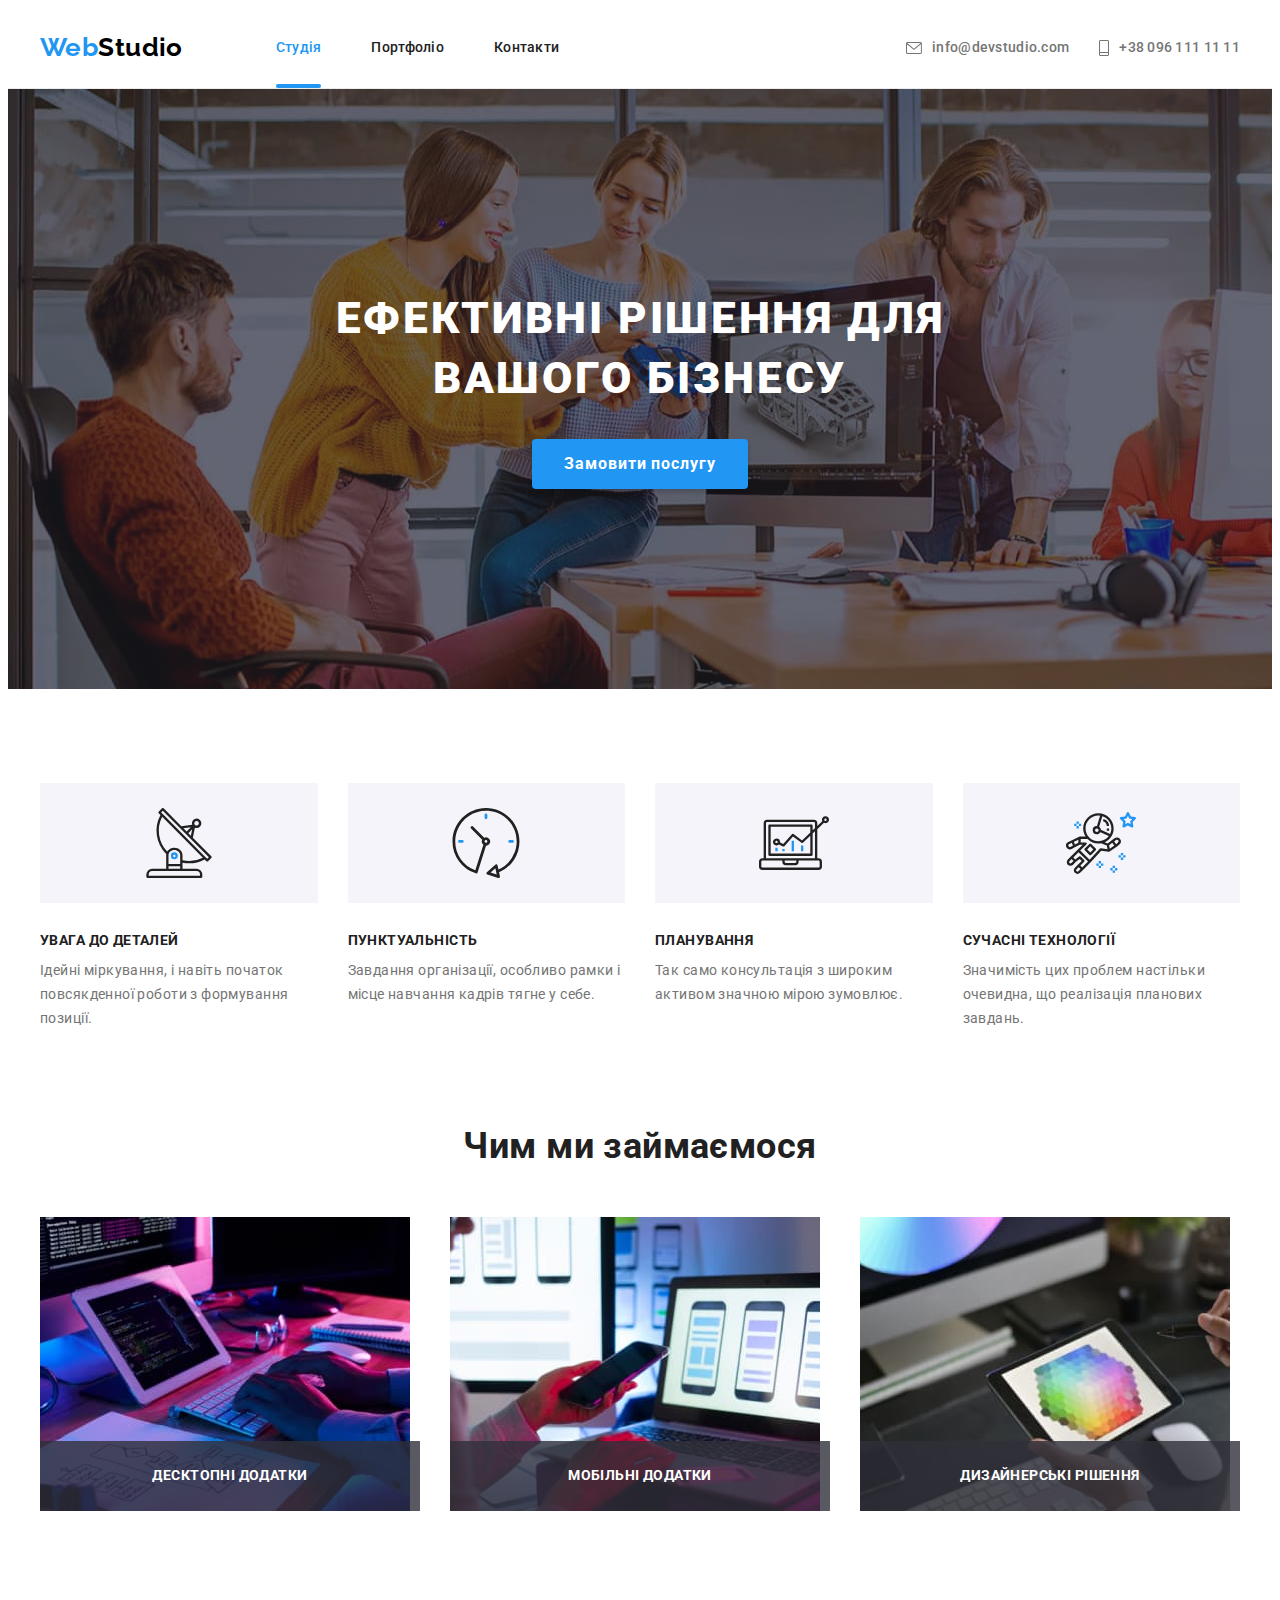
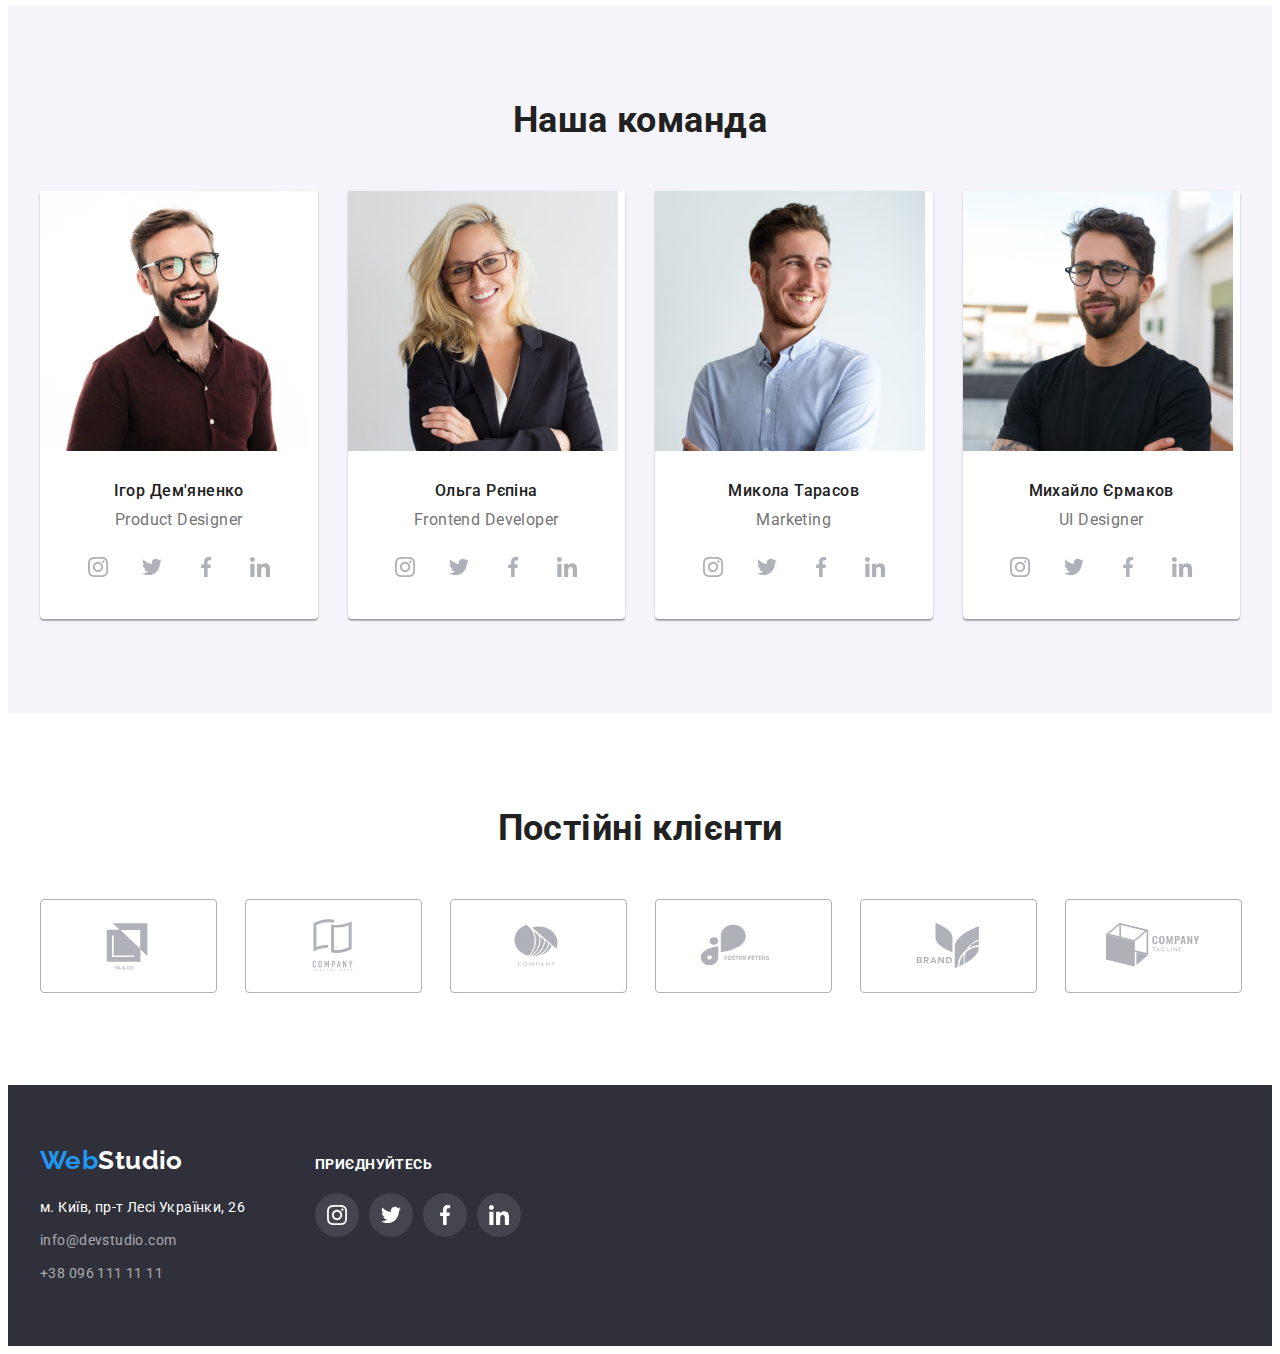
==== index.html @ 9b7f1927 "old" ====
<!DOCTYPE html>
<html lang="uk">

<head>
  <meta charset="UTF-8" />
  <meta http-equiv="X-UA-Compatible" content="IE=edge" />
  <meta name="viewport" content="width=device-width, initial-scale=1.0" />
  <title>Ефективні рішення для вашого бізнесу</title>
  <link rel="preconnect" href="https://fonts.googleapis.com">
  <link rel="preconnect" href="https://fonts.gstatic.com" crossorigin>
  <link href="https://fonts.googleapis.com/css2?family=Raleway:wght@700&family=Roboto:wght@400;500;700;900&display=swap"
    rel="stylesheet">
  <link rel="stylesheet" href="https://cdnjs.cloudflare.com/ajax/libs/modern-normalize/1.1.0/modern-normalize.min.css"
    integrity="sha512-wpPYUAdjBVSE4KJnH1VR1HeZfpl1ub8YT/NKx4PuQ5NmX2tKuGu6U/JRp5y+Y8XG2tV+wKQpNHVUX03MfMFn9Q=="
    crossorigin="anonymous" referrerpolicy="no-referrer" />
  <link rel="stylesheet" href="./css/styles.css">
</head>

<body>
  <header class="header-section">
    <div class="container main-header">
      <a class="logo" href="./index.html"><span class="part">Web</span>Studio</a>
      <nav class="navigation">
        <ul class="nav-list">
          <li>
            <a class="nav-link current " href="./index.html">Студія</a>
          </li>
          <li>
            <a class="nav-link " href="./portfolio.html">Портфоліо</a>
          </li>
          <li>
            <a class="nav-link" href="">Контакти</a>
          </li>
        </ul>
      </nav>
      <ul class="contacts-list">
        <li class="contacts-item envelope">
          <a class="contacts-link" href="mailto:info@devstudio.com"><svg class="icon-envelope" width="16px"
              height="12px">
              <use href="./images/icons.svg#icon-envelope"> </use>
            </svg> info@devstudio.com</a>
        </li>
        <li class="contacts-item phone">
          <a class="contacts-link phone" href="tel:+380961111111"><svg class="icon-phone" width="10px" height="16px">
              <use href="./images/icons.svg#icon-phone"> </use>
            </svg> +38 096 111 11 11</a>
        </li>
      </ul>
    </div>
  </header>
  <main>
    <section class="hero hero-section">
      <h1 class="hero-title">
        Ефективні рішення для <br> вашого бізнесу
      </h1>
      <button class="hero-button" type="button" data-modal-open >Замовити послугу</button>
    </section>
    <section class="preference section">
      <div class="container">
        <h2 class="hide">
          Наші відмінності
        </h2>
        <ul class="preference-list">
          <li class="preference-item">

            <h3 class="preference-title">
              УВАГА ДО ДЕТАЛЕЙ
            </h3>
            <p class="preference-text">
              Ідейні міркування, і навіть початок повсякденної роботи з
              формування позиції.
            </p>
          </li>
          <li class="preference-item">
            <h3 class="preference-title">
              ПУНКТУАЛЬНІСТЬ
            </h3>
            <p class="preference-text">
              Завдання організації, особливо рамки і місце навчання кадрів тягне
              у себе.
            </p>
          </li>
          <li class="preference-item">
            <h3 class="preference-title">ПЛАНУВАННЯ</h3>
            <p class="preference-text">
              Так само консультація з широким активом значною мірою зумовлює.
            </p>
          </li>
          <li class="preference-item">
            <h3 class="preference-title">СУЧАСНІ ТЕХНОЛОГІЇ</h3>
            <p class="preference-text">
              Значимість цих проблем настільки очевидна, що реалізація планових
              завдань.
            </p>
          </li>
        </ul>
      </div>
    </section>
    <section class="work section ">
      <div class="container">
        <h2 class="work-title">Чим ми займаємося</h2>
        <ul class="work-list">
          <li class="work-item">
            <div class="position-name"><img src="./images/box1.jpg" alt="програміст за роботою" width="370"
                height="294" />
              <h3 class="work-name">Десктопні додатки</h3>
            </div>
          </li>
          <li class="work-item">
            <div class="position-name">
              <img src="./images/box2.jpg" alt="веб-дизайнер розробляє мобільний додаток" width="370" height="294" />
              <h3 class="work-name">Мобільні додатки</h3>
            </div>
          </li>
          <li class="work-item">
            <div class="position-name">
              <img src="./images/box3.jpg" alt="веб-дизайнер працює з палітрою кольорів" width="370" height="294" />
              <h3 class="work-name">Дизайнерські рішення</h3>
            </div>
          </li>
        </ul>
      </div>
    </section>
    <section class="team section">
      <div class="container">
        <h2 class="team-title">
          Наша команда
        </h2>
        <ul class="team-list">
          <li class="team-card">
            <img src="./images/img1.jpg" alt="Ігор Дем'яненко" width="270" height="260" />
            <div class="team-card-bottom">
              <h3 class="team-name">Ігор Дем'яненко</h3>
              <p class="team-description" lang="en">Product Designer</p>
              <ul class="social-list">
                <li class="social-list-item">
                  <a class="social-item" href="">
                    <svg class="icon-social" width="20" height="20">
                      <use href="./images/icons.svg#icon-instagram2"></use>
                    </svg>
                  </a>
                </li>
                <li class="social-list-item">
                  <a class="social-item" href="">
                    <svg class="icon-social" width="20" height="20">
                      <use href="./images/icons.svg#icon-twitter2"></use>
                    </svg>
                  </a>
                </li>
                <li class="social-list-item">
                  <a class="social-item" href="">
                    <svg class="icon-social" width="20" height="20">
                      <use href="./images/icons.svg#icon-facebook2"></use>
                    </svg>
                  </a>
                </li>
                <li class="social-list-item">
                  <a class="social-item" href="">
                    <svg class="icon-social" width="20" height="20">
                      <use href="./images/icons.svg#icon-linkedin2"></use>
                    </svg>
                  </a>
                </li>
              </ul>
            </div>

          </li>
          <li class="team-card">
            <img src="./images/img2.jpg" alt="Ольга Рєпіна" width="270" height="260" />
            <div class="team-card-bottom">
              <h3 class="team-name">Ольга Рєпіна</h3>
              <p class="team-description" lang="en">Frontend Developer</p>
              <ul class="social-list">
                <li class="social-list-item">
                  <a class="social-item" href="">
                    <svg class="icon-social" width="20" height="20">
                      <use href="./images/icons.svg#icon-instagram2"></use>
                    </svg>
                  </a>
                </li>
                <li class="social-list-item">
                  <a class="social-item" href="">
                    <svg class="icon-social" width="20" height="20">
                      <use href="./images/icons.svg#icon-twitter2"></use>
                    </svg>
                  </a>
                </li>
                <li class="social-list-item">
                  <a class="social-item" href="">
                    <svg class="icon-social" width="20" height="20">
                      <use href="./images/icons.svg#icon-facebook2"></use>
                    </svg>
                  </a>
                </li>
                <li class="social-list-item">
                  <a class="social-item" href="">
                    <svg class="icon-social" width="20" height="20">
                      <use href="./images/icons.svg#icon-linkedin2"></use>
                    </svg>
                  </a>
                </li>
              </ul>
            </div>
          </li>
          <li class="team-card">
            <img src="./images/img3.jpg" alt="Микола Тарасов" width="270" height="260" />
            <div class="team-card-bottom">
              <h3 class="team-name">Микола Тарасов</h3>
              <p class="team-description" lang="en">Marketing</p>
              <ul class="social-list">
                <li class="social-list-item">
                  <a class="social-item" href="">
                    <svg class="icon-social" width="20" height="20">
                      <use href="./images/icons.svg#icon-instagram2"></use>
                    </svg>
                  </a>
                </li>
                <li class="social-list-item">
                  <a class="social-item" href="">
                    <svg class="icon-social" width="20" height="20">
                      <use href="./images/icons.svg#icon-twitter2"></use>
                    </svg>
                  </a>
                </li>
                <li class="social-list-item">
                  <a class="social-item" href="">
                    <svg class="icon-social" width="20" height="20">
                      <use href="./images/icons.svg#icon-facebook2"></use>
                    </svg>
                  </a>
                </li>
                <li class="social-list-item">
                  <a class="social-item" href="">
                    <svg class="icon-social" width="20" height="20">
                      <use href="./images/icons.svg#icon-linkedin2"></use>
                    </svg>
                  </a>
                </li>
              </ul>
            </div>
          </li>
          <li class="team-card">
            <img src="./images/img4.jpg" alt="Михайло Єрмаков" width="270" height="260" />
            <div class="team-card-bottom">
              <h3 class="team-name">Михайло Єрмаков</h3>
              <p class="team-description" lang="en">UI Designer</p>
              <ul class="social-list">
                <li class="social-list-item">
                  <a class="social-item" href="">
                    <svg class="icon-social" width="20" height="20">
                      <use href="./images/icons.svg#icon-instagram2"></use>
                    </svg>
                  </a>
                </li>
                <li class="social-list-item">
                  <a class="social-item" href="">
                    <svg class="icon-social" width="20" height="20">
                      <use href="./images/icons.svg#icon-twitter2"></use>
                    </svg>
                  </a>
                </li>
                <li class="social-list-item">
                  <a class="social-item" href="">
                    <svg class="icon-social" width="20" height="20">
                      <use href="./images/icons.svg#icon-facebook2"></use>
                    </svg>
                  </a>
                </li>
                <li class="social-list-item">
                  <a class="social-item" href="">
                    <svg class="icon-social" width="20" height="20">
                      <use href="./images/icons.svg#icon-linkedin2"></use>
                    </svg>
                  </a>
                </li>
              </ul>
            </div>
          </li>
        </ul>
      </div>
    </section>
    <section class="clients section">
      <div class="container">
        <h2 class="clients-title">Постійні клієнти</h2>
        <ul class="clients-list">
          <li class="clients-item">
            <a class="clients-link" href=""> <svg class="clients-icon" width="106" height="60">
                <use href="./images/icons.svg#icon-yaco"></use>
              </svg></a>
          </li>
          <li class="clients-item">
            <a class="clients-link" href=""> <svg class="clients-icon" width="106" height="60">
                <use href="./images/icons.svg#icon-company1"></use>
              </svg></a>
          </li>
          <li class="clients-item">
            <a class="clients-link" href=""> <svg class="clients-icon" width="106" height="60">
                <use href="./images/icons.svg#icon-company2"></use>
              </svg></a>
          </li>
          <li class="clients-item">
            <a class="clients-link" href=""> <svg class="clients-icon" width="106" height="60">
                <use href="./images/icons.svg#icon-foster"></use>
              </svg></a>
          </li>
          <li class="clients-item">
            <a class="clients-link" href=""> <svg class="clients-icon" width="106" height="60">
                <use href="./images/icons.svg#icon-brand"></use>
              </svg></a>
          </li>
          <li class="clients-item">
            <a class="clients-link" href=""> <svg class="clients-icon" width="106" height="60">
                <use href="./images/icons.svg#icon-tagline"></use>
              </svg></a>
          </li>
        </ul>
      </div>
    </section>
  </main>
  <footer class="footer section">
    <div class="container wrap">
      <div>
        <a class="logo" href="./index.html"><span class="part">Web</span>Studio</a>
        <address>
          <ul class="address">
            <li class="address-item">
              <a class="address-link map" href="https://goo.gl/maps/CPtrU1FHBa2aNyZL9" target="_blank"
                rel="noopener noreferrer">
                м. Київ, пр-т Лесі Українки, 26
              </a>
            </li>
            <li class="address-item">
              <a class="address-link" href="mailto:info@devstudio.com">info@devstudio.com</a>
            </li>
            <li class="address-item">
              <a class="address-link" href="tel:+380961111111">+38 096 111 11 11</a>
            </li>
          </ul>
        </address>
      </div>
      <div class="join-wrap">
        <p class="join-text">приєднуйтесь</p>
        <ul class="join-list">
          <li class="join-list-item">
            <a class="join-item" href="">
              <svg class="icon-join" width="20" height="20">
                <use href="./images/icons.svg#icon-instagram1"></use>
              </svg>
            </a>
          </li>
          <li class="join-list-item">
            <a class="join-item" href="">
              <svg class="icon-join" width="20" height="20">
                <use href="./images/icons.svg#icon-twitter1"></use>
              </svg>
            </a>
          </li>
          <li class="join-list-item">
            <a class="join-item" href="">
              <svg class="icon-join" width="20" height="20">
                <use href="./images/icons.svg#icon-facebook1"></use>
              </svg>
            </a>
          </li>
          <li class="join-list-item">
            <a class="join-item" href="">
              <svg class="icon-join" width="20" height="20">
                <use href="./images/icons.svg#icon-linkedin1"></use>
              </svg>
            </a>
          </li>
        </ul>
      </div>
    </div>
  </footer>
  <div class="backdrop is-hidden" data-modal>
    <div class="modal">
      <button  class="close-button" type="button" data-modal-close > <svg class="close-icon" width="18" height="18">
          <use href="./images/icons.svg#icon-cross"></use>
        </svg>
      </button>
    </div>
  </div>
  <script src="./js/modal.js"></script>
</body>

</html>
---- css/styles.css ----
:root {
  --black-color: #000000;
  --white-color: #ffffff;
  --accent-color: #2196f3;
  --active-button-color: #188cef;
  --primary-text-color: #757575;
  --primary-title-color: #212121;
  --footer-bcg-color: #2f303a;
  --section-team-bcg-color: #f5f4fa;
  --address-footer-color: rgba(255, 255, 255, 0.6);
  --primary-icon-color: #afb1b8;
}
body {
  font-family: "Roboto", sans-serif;
  font-size: 14px;
  letter-spacing: 0.03em;
  background-color: var(--white-color);
  color: var(--primary-text-color);
}
/* ------------УТИЛІТИ------------ */
ul {
  margin: 0;
  padding: 0;
  list-style: none;
}
h1,
h2,
h3,
h4,
h5,
h6,
p {
  margin: 0;
}
img {
  display: block;
}

.container {
  width: 1200px;
  padding-left: 15px;
  padding-right: 15px;
  margin: 0 auto;
}
.section {
  padding-top: 94px;
  padding-bottom: 94px;
}

/* стилизация хедера */
.header-section {
  border-bottom: 1px solid #ececec;
}
.main-header {
  display: flex;
  align-items: center;
}
.logo {
  display: block;
  padding-top: 24px;
  padding-bottom: 25px;
  margin-right: 93px;
  font-family: "Raleway", sans-serif;
  font-weight: 700;
  font-size: 26px;
  line-height: 1.19;
  text-decoration: none;
  color: var(--black-color);
}
.part {
  color: var(--accent-color);
}

.nav-list {
  display: flex;
  gap: 50px;
  font-weight: 500;
  line-height: 1.14;
  letter-spacing: 0.02em;
  list-style: none;
}
.nav-link {
  position: relative;
  display: block;
  padding-top: 32px;
  padding-bottom: 32px;
  color: var(--primary-title-color);
  text-decoration: none;

  transition-property: color;
  transition-duration: 250ms;
  transition-timing-function: cubic-bezier(0.4, 0, 0.2, 1);
}
.nav-link:hover,
.nav-link:focus,
.nav-link.current {
  color: var(--accent-color);
}

.nav-link.current::after {
  content: "";
  position: absolute;
  display: block;
  bottom: 0;
  width: 100%;
  height: 4px;
  border-radius: 2px;
  background-color: var(--accent-color);
}
.contacts-list {
  display: flex;
  margin-right: 0;
  margin-left: auto;
  font-weight: 500;
  line-height: 1.14;
  letter-spacing: 0.02em;

  list-style: none;
}
.contacts-item {
  display: flex;
}
.contacts-link {
  align-items: center;
  display: flex;
  padding-top: 32px;
  padding-bottom: 32px;
  color: inherit;
  text-decoration: none;
  color: var(--primary-text-color);

  transition-property: color;
  transition-duration: 250ms;
  transition-timing-function: cubic-bezier(0.4, 0, 0.2, 1);
}
.icon-envelope,
.icon-phone {
  fill: currentColor;
  margin-right: 10px;
}
.contacts-item.phone {
  margin-left: 30px;
}
.contacts-link:hover,
.contacts-link:focus {
  color: var(--accent-color);
}

/* стилизация футера */
.footer {
  background-color: var(--footer-bcg-color);
}
.footer.section {
  padding-top: 60px;
  padding-bottom: 60px;
  display: flex;
}

.footer .logo {
  display: block;
  margin-bottom: 20px;
  margin-right: 0;
  padding: 0;
  color: var(--white-color);
}
.address {
  list-style: none;
}
.address-item:not(:last-child) {
  margin-bottom: 9px;
}
.address-link.map {
  color: var(--white-color);
}
.address-link {
  line-height: 1.71;
  font-style: normal;
  text-decoration: none;
  color: var(--address-footer-color);

  transition-property: color;
  transition-duration: 250ms;
  transition-timing-function: cubic-bezier(0.4, 0, 0.2, 1);
}
.address-link:hover,
.address-link:focus {
  color: var(--accent-color);
}

.container.wrap {
  display: flex;
  align-items: baseline;
}
.join-wrap {
  display: block;
  margin-left: 70px;
}
.join-list {
  display: flex;
  gap: 10px;
}
.join-list-item {
  width: 44px;
  height: 44px;
}
.join-item {
  display: flex;
  width: 100%;
  height: 100%;
  border-radius: 50%;
  background-color: rgba(255, 255, 255, 0.1);
  justify-content: center;
  align-items: center;

  transition-property: background-color;
  transition-duration: 250ms;
  transition-timing-function: cubic-bezier(0.4, 0, 0.2, 1);
}
.join-item:hover,
.join-item:focus {
  background-color: var(--accent-color);
}
.join-text {
  /* padding-top: 12px; */
  margin-bottom: 20px;
  font-weight: 700;
  line-height: 1.14;
  letter-spacing: 0.03em;
  text-transform: uppercase;
  color: var(--white-color);
}

/* стилизация главной страницы */
/* section hero */
.hero-section {
  padding-top: 200px;
  padding-bottom: 200px;
  text-align: center;
  max-width: 1600px;
  background-image: linear-gradient(
      rgba(47, 48, 58, 0.4),
      rgba(47, 48, 58, 0.4)
    ),
    url(../images/hero.jpeg);
  background-color: var(--footer-bcg-color);
}

.hero-title {
  margin-bottom: 30px;
  color: var(--white-color);
  font-weight: 900;
  font-size: 44px;
  line-height: 1.36;
  text-align: center;
  letter-spacing: 0.06em;
  text-transform: uppercase;
}
.hero-button {
  display: inline-block;
  padding: 10px 32px;
  min-width: 216px;
  box-shadow: 0px 4px 4px rgba(0, 0, 0, 0.15);
  border-radius: 4px;
  border: none;
  background-color: var(--accent-color);
  color: var(--white-color);
  font-family: inherit;
  font-weight: 700;
  font-size: 16px;
  line-height: 1.88;
  letter-spacing: 0.06em;
  text-align: center;
  cursor: pointer;

  transition-property: background-color;
  transition-duration: 250ms;
  transition-timing-function: cubic-bezier(0.4, 0, 0.2, 1);
}
.hero-button:hover,
.hero-button:focus {
  background-color: var(--active-button-color);
}

/* section preference */
.preference-list {
  display: flex;
  gap: 30px;
  list-style: none;
}
.preference-item {
  flex-basis: calc((100% - 90px) / 4);
}
.preference-item::before {
  margin-bottom: 30px;
  display: block;
  height: 120px;
  content: "";
  background-color: var(--section-team-bcg-color);
  background-position: center;
  background-repeat: no-repeat;
  block-size: contain;
}
.preference-item:nth-child(1)::before {
  background-image: url(../images/attention.svg);
}
.preference-item:nth-child(2)::before {
  background-image: url(../images/punctuality.svg);
}
.preference-item:nth-child(3)::before {
  background-image: url(../images/planning.svg);
}
.preference-item:nth-child(4)::before {
  background-image: url(../images/technology.svg);
}
.preference-title {
  margin-bottom: 10px;
  color: var(--primary-title-color);
  font-size: 14px;
  line-height: 1.14;
}
.preference-text {
  line-height: 1.71;
}
/* section work */
.work.section {
  padding-top: 0;
}
.work-title {
  margin-bottom: 50px;
  color: var(--primary-title-color);
  font-size: 36px;
  line-height: 1.17;
  text-align: center;
}
.work-list {
  display: flex;
  flex-wrap: wrap;
  gap: 30px;
  list-style: none;
}
.work-item {
  flex-basis: calc((100% - 60px) / 3);
}
.position-name {
  position: relative;
}
.work-name {
  position: absolute;
  bottom: 0;
  width: 100%;
  height: 70px;
  background: rgba(47, 48, 58, 0.8);
  display: flex;
  justify-content: center;
  align-items: center;
  font-size: 14px;
  line-height: 1.14;
  letter-spacing: 0.03em;
  text-transform: uppercase;
  color: var(--white-color);
}
/* section team */
.team {
  background-color: var(--section-team-bcg-color);
}
.team-title {
  margin-bottom: 50px;
  color: var(--primary-title-color);
  font-size: 36px;
  line-height: 1.17;
  text-align: center;
}
.team-list {
  display: flex;
  flex-wrap: wrap;
  gap: 30px;
  list-style: none;
}
.team-card {
  background-color: var(--white-color);
  flex-basis: calc((100% - 90px) / 4);
  box-shadow: 0px 1px 3px rgba(0, 0, 0, 0.12), 0px 1px 1px rgba(0, 0, 0, 0.14),
    0px 2px 1px rgba(0, 0, 0, 0.2);
  border-radius: 0px 0px 4px 4px;
}
.team-card-bottom {
  padding-top: 30px;
  padding-right: 32px;
  padding-bottom: 30px;
  padding-left: 32px;
  text-align: center;
}
.team-name {
  margin-bottom: 10px;
  color: var(--primary-title-color);
  font-weight: 500;
  font-size: 16px;
  line-height: 1.19;
}
.team-description {
  display: block;
  margin-bottom: 16px;
  font-size: 16px;
  line-height: 1.19;
}
.social-list {
  display: flex;
  gap: 10px;
  justify-content: center;
}
.social-list-item {
  width: 44px;
  height: 44px;
}

.social-item {
  display: flex;
  justify-content: center;
  align-items: center;
  width: 100%;
  height: 100%;
  border-radius: 50%;
  background-color: transparent;

  transition-property: background-color;
  transition-duration: 250ms;
  transition-timing-function: cubic-bezier(0.4, 0, 0.2, 1);
}
.icon-social {
  fill: var(--primary-icon-color);

  transition-property: fill;
  transition-duration: 250ms;
  transition-timing-function: cubic-bezier(0.4, 0, 0.2, 1);
}
.social-item:hover,
.social-item:focus {
  background-color: var(--accent-color);
}
.social-item:hover .icon-social,
.social-item:focus .icon-social {
  fill: var(--white-color);
}

/* section clients */
.clients-title {
  margin-bottom: 50px;
  color: var(--primary-title-color);
  font-size: 36px;
  line-height: 1.17;
  text-align: center;
}
.clients-list {
  display: flex;
  gap: 30px;
  list-style: none;
}
.clients-item {
  height: 92px;
  flex-basis: calc((100% - 150px) / 6);
}
.clients-link {
  display: flex;
  width: 100%;
  height: 100%;
  align-items: center;
  justify-content: center;
  border: 1px solid rgba(175, 177, 184, 1);
  border-radius: 4px;
  color: var(--primary-icon-color);

  transition-property: border-color;
  transition-duration: 250ms;
  transition-timing-function: cubic-bezier(0.4, 0, 0.2, 1);
}
.clients-icon {
  border: none;
  fill: currentColor;

  transition-property: fill;
  transition-duration: 250ms;
  transition-timing-function: cubic-bezier(0.4, 0, 0.2, 1);
}
.clients-link:hover,
.clients-link:focus {
  border-color: var(--accent-color);
}
.clients-link:hover .clients-icon,
.clients-link:focus .clients-icon {
  fill: var(--accent-color);
}

/* скрытый заголовок */
.hide {
  position: absolute;
  width: 1px;
  height: 1px;
  margin: -1px;
  padding: 0;
  overflow: hidden;
  border: 0;
  clip: rect(0 0 0 0);
}
/* сторінка портфоліо */
.portfolio-list {
  display: flex;
  gap: 8px;
  justify-content: center;
  margin-bottom: 50px;
  list-style: none;
}
.portfolio-button {
  padding: 6px 22px;
  min-width: 73px;
  border-radius: 4px;
  border: none;
  background-color: var(--section-team-bcg-color);
  color: var(--primary-title-color);
  font-family: inherit;
  font-weight: 500;
  font-size: 16px;
  line-height: 1.63;
  text-align: center;
  cursor: pointer;

  transition: color 250ms cubic-bezier(0.4, 0, 0.2, 1),
    background-color 250ms cubic-bezier(0.4, 0, 0.2, 1),
    box-shadow 250ms cubic-bezier(0.4, 0, 0.2, 1);
}
.portfolio-button:hover,
.portfolio-button:focus {
  background-color: var(--accent-color);
  color: var(--white-color);
  box-shadow: 0px 3px 1px rgba(0, 0, 0, 0.1), 0px 1px 2px rgba(0, 0, 0, 0.08),
    0px 2px 2px rgba(0, 0, 0, 0.12);
}
.project-list {
  display: flex;
  flex-wrap: wrap;
  gap: 30px;
  list-style: none;
}

.overlay {
  position: relative;
  overflow: hidden;
}
.overlay-text {
  position: absolute;
  top: 0;
  width: 100%;
  height: 100%;
  padding: 63px 24px;
  background-color: rgba(33, 150, 243, 0.9);
  color: var(--white-color);
  font-size: 18px;
  line-height: 1.56;
  overflow: auto;
  transform: translateY(100%);
  transition: transform 250ms cubic-bezier(0.4, 0, 0.2, 1);
}
.project-link:hover .overlay-text,
.project-link:focus .overlay-text {
  transform: translateY(0);
}

.project-item {
  flex-basis: calc((100% - 60px) / 3);
}

.project-link {
  display: block;
  text-decoration: none;
  color: inherit;
  transition: box-shadow 250ms cubic-bezier(0.4, 0, 0.2, 1);
}
.project-link:hover,
.project-link:focus {
  box-shadow: 0px 1px 1px rgba(0, 0, 0, 0.12), 0px 4px 4px rgba(0, 0, 0, 0.06),
    1px 4px 6px rgba(0, 0, 0, 0.16);
}
.project-descr {
  padding: 20px 24px;
  border-right: 1px solid rgba(238, 238, 238, 1);
  border-bottom: 1px solid rgba(238, 238, 238, 1);
  border-left: 1px solid rgba(238, 238, 238, 1);
}
.project-title {
  margin-bottom: 4px;
  color: var(--primary-title-color);
  font-size: 18px;
  line-height: 2;
  letter-spacing: 0.06em;
}
.project-link .text {
  font-size: 16px;
  line-height: 1.88;
}
.backdrop {
  position: fixed;
  top: 0;
  width: 100%;
  height: 100%;
  background-color: rgba(0, 0, 0, 0.2);
  transition: opacity 300ms linear;
}

.modal {
  width: 528px;
  min-height: 581px;
  background-color: var(--white-color);
  box-shadow: 0px 1px 3px rgba(0, 0, 0, 0.12), 0px 1px 1px rgba(0, 0, 0, 0.14), 0px 2px 1px rgba(0, 0, 0, 0.2);
  border-radius: 4px;
  position: absolute;
  top: 50%;
  left: 50%;
  transform: translate(-50%, -50%) scaleY(1) scaleX(1);
  transition: transform 600ms cubic-bezier(0.4, 0, 0.2, 1);
}
.backdrop.is-hidden .modal {
  transform: translate(-50%, -50%) scaleY(-0.5) scaleX(0);
}

.close-button {
  position: absolute;
  top: 8px;
  right: 8px;
  display: flex;
  justify-content: center;
  align-items: center;
  width: 30px;
  height: 30px;
  border-radius: 50%;
  border: 1px solid rgba(0, 0, 0, 0.1);
  background-color: #fff;
  cursor: pointer;
}
.close-icon {
  fill: var(--black-color);
}
.close-button:hover .close-icon {
  fill: var(--accent-color);
}
.is-hidden {
  opacity: 0;
  visibility: hidden;
  pointer-events: none;
}
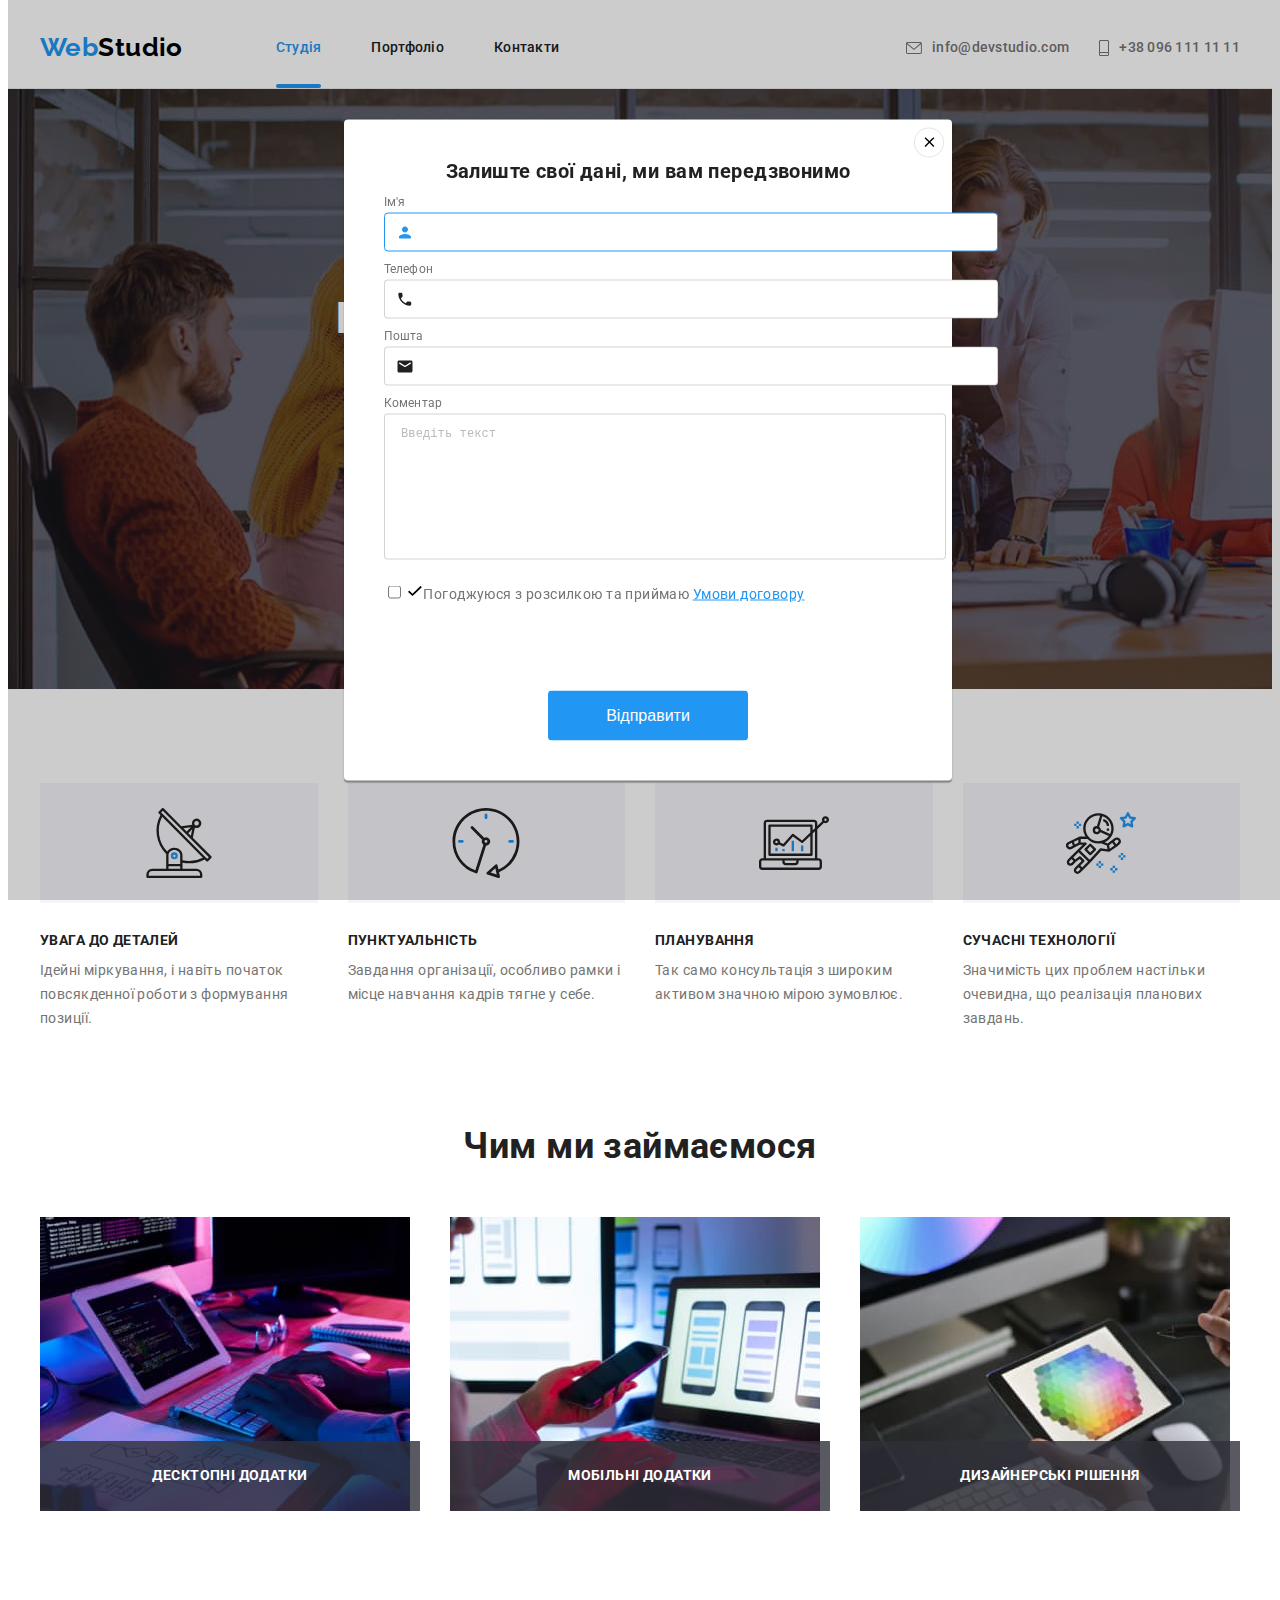
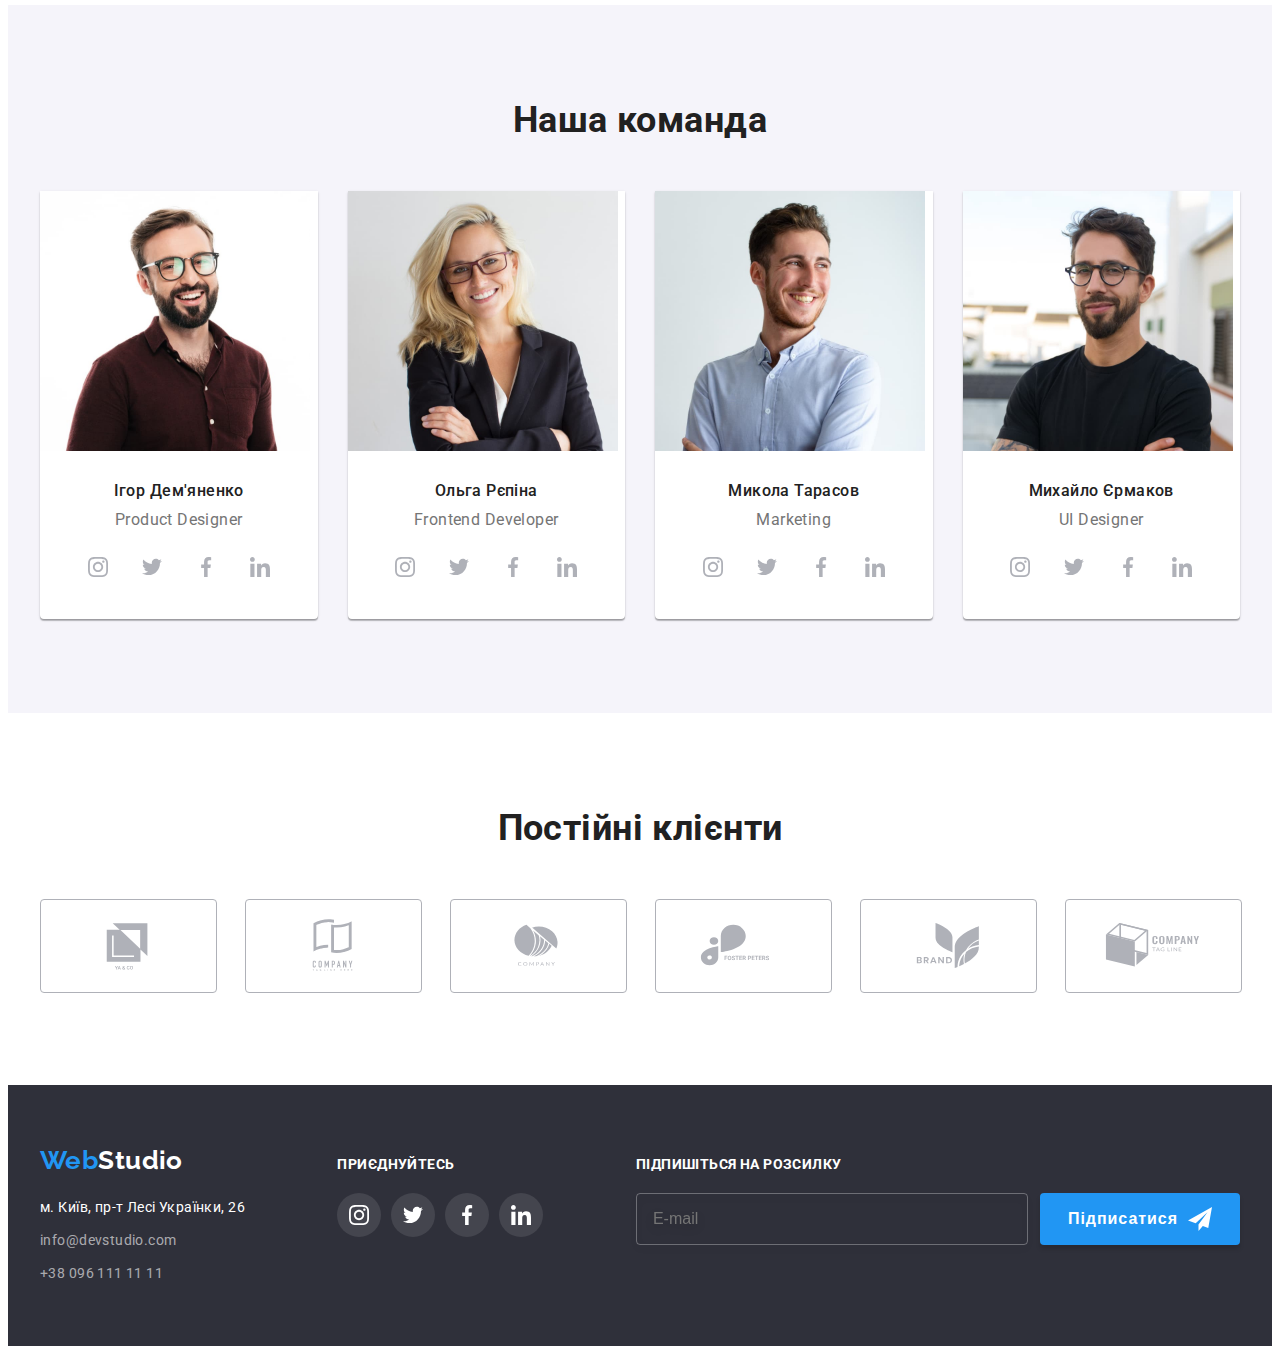
==== commit 12169985: "without customer check-box" ====
--- a/index.html
+++ b/index.html
@@ -53,7 +53,7 @@
       <h1 class="hero-title">
         Ефективні рішення для <br> вашого бізнесу
       </h1>
-      <button class="hero-button" type="button" data-modal-open >Замовити послугу</button>
+      <button class="hero-button" type="button" data-modal-open>Замовити послугу</button>
     </section>
     <section class="preference section">
       <div class="container">
@@ -371,11 +371,69 @@
           </li>
         </ul>
       </div>
+
+      <form name="form-subscribe">
+        <p class="text-subscribe">Підпишіться на розсилку</p>
+        <div class=" subscribe-field">
+          <label>
+            <input class="subscribe-input" type="email" name="email-subscribe" placeholder="E-mail" autocomplete="off"
+              required>
+          </label>
+          <button class="button-subscribe" type="submit">
+            Підписатися <svg class="icon-subscribe" width="24" height="24">
+              <use href="./images/icons.svg#icon-icon-send"></use>
+            </svg> </button>
+        </div>
+      </form>
+
     </div>
+
   </footer>
-  <div class="backdrop is-hidden" data-modal>
+  <div class="backdrop " data-modal>
     <div class="modal">
-      <button  class="close-button" type="button" data-modal-close > <svg class="close-icon" width="18" height="18">
+      <p class="modal-title">Залиште свої дані, ми вам передзвонимо</p>
+      <form class="modal-form" autocomplete="off">
+
+        <div class="modal-item">
+          <label class="modal-label" for="name">Ім'я</label>
+          <input class="modal-input" type="text" id="name" autofocus>
+          <svg class="modal-icone" width="18" height="18">
+            <use href="./images/icons.svg#icon-person-black"></use>
+          </svg>
+        </div>
+        <div class="modal-item">
+          <label class="modal-label" for="tel">Телефон</label>
+          <input class="modal-input" type="tel" id="tel">
+          <svg class="modal-icone" width="18" height="18">
+            <use href="./images/icons.svg#icon-phone-black"></use>
+          </svg>
+        </div>
+        <div class="modal-item">
+          <label class="modal-label" for="email">Пошта</label>
+          <input class="modal-input" type="email" id="email">
+          <svg class="modal-icone" width="18" height="18">
+            <use href="./images/icons.svg#icon-email-black"></use>
+          </svg>
+        </div>
+
+        <label class="comment-label" for="comment">Коментар </label>
+        <textarea class="modal-comment" name="comment" id="comment" placeholder="Введіть текст"></textarea>
+
+        <div class="modal-checkbox">
+          <input class="modal-check" type="checkbox" name="policy" id="policy">
+          <label class="checkbox-label" for="policy">
+            <span> <svg class="icon-check" width="16" height="15">
+                <use href="./images/icons.svg#icon-icon-check"></use>
+              </svg></span>Погоджуюся з розсилкою та приймаю <a class="dash" href="">Умови договору</a>
+          </label>
+        </div>
+
+        <button class="modal-button" type="submit">Відправити</button>
+
+
+
+      </form>
+      <button class="close-button" type="button" data-modal-close> <svg class="close-icon" width="18" height="18">
           <use href="./images/icons.svg#icon-cross"></use>
         </svg>
       </button>
--- a/css/styles.css
+++ b/css/styles.css
@@ -190,10 +190,10 @@
 .container.wrap {
   display: flex;
   align-items: baseline;
+  justify-content: space-between;
 }
 .join-wrap {
   display: block;
-  margin-left: 70px;
 }
 .join-list {
   display: flex;
@@ -228,6 +228,73 @@
   letter-spacing: 0.03em;
   text-transform: uppercase;
   color: var(--white-color);
+}
+
+.form-subscribe {
+  width: 570px;
+}
+.subscribe-field {
+  display: flex;
+}
+
+.text-subscribe {
+  margin-bottom: 20px;
+  font-weight: 700;
+  line-height: 1.14;
+  text-transform: uppercase;
+  color: #ffffff;
+}
+.subscribe-input {
+  padding-top: 15px;
+  padding-bottom: 15px;
+  padding-left: 16px;
+  padding-right: 16px;
+  min-width: 358px;
+  border: 1px solid rgba(255, 255, 255, 0.3);
+  filter: drop-shadow(0px 4px 4px rgba(0, 0, 0, 0.15));
+  border-radius: 4px;
+  font-weight: 400;
+  font-size: 16px;
+  line-height: 1.25;
+  background-color: transparent;
+  color: rgba(255, 255, 255, 0.6);
+  outline: var(--accent-color);
+  transition: border-color 250ms cubic-bezier(0.4, 0, 0.2, 1);
+}
+.subscribe-input:hover,
+.subscribe-input:focus {
+  border-color: var(--accent-color);
+}
+.subscribe-input:not(:placeholder-shown) {
+  background-color: var(--white-color);
+  color: var(--footer-bcg-color);
+}
+
+.button-subscribe {
+  margin-left: 12px;
+  min-width: 200px;
+  padding: 10px 28px;
+  background-color: var(--accent-color);
+  box-shadow: 0px 4px 4px rgba(0, 0, 0, 0.15);
+  border-radius: 4px;
+  border: none;
+  font-weight: 700;
+  font-size: 16px;
+  line-height: 1.875;
+  display: flex;
+  align-items: center;
+  justify-content: flex-end;
+  letter-spacing: 0.06em;
+  color: var(--white-color);
+  transition: background-color 250ms cubic-bezier(0.4, 0, 0.2, 1);
+}
+.icon-subscribe {
+  margin-left: 10px;
+  fill: currentColor;
+}
+.button-subscribe:hover,
+.button-subscribe:focus {
+  background-color: var(--active-button-color);
 }
 
 /* стилизация главной страницы */
@@ -596,6 +663,9 @@
   font-size: 16px;
   line-height: 1.88;
 }
+
+/* modal window */
+
 .backdrop {
   position: fixed;
   top: 0;
@@ -606,10 +676,13 @@
 }
 
 .modal {
+  position: relative;
+  padding: 40px;
   width: 528px;
   min-height: 581px;
   background-color: var(--white-color);
-  box-shadow: 0px 1px 3px rgba(0, 0, 0, 0.12), 0px 1px 1px rgba(0, 0, 0, 0.14), 0px 2px 1px rgba(0, 0, 0, 0.2);
+  box-shadow: 0px 1px 3px rgba(0, 0, 0, 0.12), 0px 1px 1px rgba(0, 0, 0, 0.14),
+    0px 2px 1px rgba(0, 0, 0, 0.2);
   border-radius: 4px;
   position: absolute;
   top: 50%;
@@ -619,6 +692,138 @@
 }
 .backdrop.is-hidden .modal {
   transform: translate(-50%, -50%) scaleY(-0.5) scaleX(0);
+}
+.modal-title {
+  width: 100%;
+  text-align: center;
+  margin-bottom: 12px;
+  font-weight: 700;
+  font-size: 20px;
+  line-height: 1.15;
+  color: var(--primary-title-color);
+}
+
+.modal-form {
+  width: 100%;
+}
+.modal-item {
+  display: block;
+  position: relative;
+  flex-direction: column;
+  margin-bottom: 10px;
+}
+
+.modal-label {
+  display: block;
+  font-weight: 400;
+  font-size: 12px;
+  line-height: 1.17;
+  letter-spacing: 0.01em;
+  color: var(--primary-text-color);
+  margin-bottom: 4px;
+}
+.modal-input {
+  width: 100%;
+  padding: 11px 42px;
+  border: 1px solid rgba(33, 33, 33, 0.2);
+  border-radius: 4px;
+  cursor: pointer;
+  outline: var(--accent-color);
+  transition: border-color 250ms cubic-bezier(0.4, 0, 0.2, 1);
+}
+.modal-input:hover,
+.modal-input:focus {
+  border-color: var(--accent-color);
+}
+.modal-input:hover ~ .modal-icone,
+.modal-input:focus ~ .modal-icone {
+  fill: var(--accent-color);
+}
+.modal-icone {
+  position: absolute;
+  left: 0;
+  top: 50%;
+  margin-left: 12px;
+  fill: var(--primary-title-color);
+  transition: fill 250ms cubic-bezier(0.4, 0, 0.2, 1);
+}
+
+.comment-label {
+  display: block;
+  margin-bottom: 4px;
+  font-weight: 400;
+  font-size: 12px;
+  line-height: 1.17;
+  letter-spacing: 0.01em;
+  color: var(--primary-text-color);
+}
+.modal-comment {
+  width: 100%;
+  height: 120px;
+  resize: none;
+  padding: 12px 16px;
+  border: 1px solid rgba(33, 33, 33, 0.2);
+  border-radius: 4px;
+  transition: border-color 250ms cubic-bezier(0.4, 0, 0.2, 1);
+  outline: var(--accent-color);
+  margin-bottom: 20px;
+}
+.modal-comment::placeholder {
+  font-weight: 400;
+  font-size: 12px;
+  line-height: 14px;
+  letter-spacing: 0.01em;
+  color: rgba(117, 117, 117, 0.5);
+}
+.modal-comment:hover,
+.modal-comment:focus {
+  border-color: var(--accent-color);
+}
+.checkbox-label {
+  line-height: 1.71;
+}
+
+.checkbox-label a {
+  position: relative;
+  display: inline-block;
+  color: var(--accent-color);
+}
+.dash::after {
+  display: block;
+  content: "";
+  width: 100%;
+  height: 1px;
+  color: var(--accent-color);
+  position: absolute;
+  bottom: 5px;
+  left: 0;
+}
+
+.modal-check {
+}
+
+.modal-button {
+  position: absolute;
+  left: 50%;
+  transform: translateX(-50%);
+  bottom: 40px;
+  min-width: 200px;
+  height: 50px;
+  padding: 10px 52px;
+  background: var(--accent-color);
+  border-radius: 4px;
+  border: none;
+  font-size: 16px;
+  line-height: 1.88;
+  letter-spacing: 0.06;
+  color: var(--white-color);
+  transition: background-color 250ms cubic-bezier(0.4, 0, 0.2, 1),
+    box-shadow 250ms cubic-bezier(0.4, 0, 0.2, 1);
+}
+.modal-button:hover,
+.modal-button:focus {
+  background: var(--active-button-color);
+  box-shadow: 0px 4px 4px rgba(0, 0, 0, 0.15);
 }
 
 .close-button {
@@ -637,8 +842,10 @@
 }
 .close-icon {
   fill: var(--black-color);
-}
-.close-button:hover .close-icon {
+  transition: fill 250ms cubic-bezier(0.4, 0, 0.2, 1);
+}
+.close-button:hover .close-icon,
+.close-button:focus .close-icon {
   fill: var(--accent-color);
 }
 .is-hidden {
@@ -646,4 +853,3 @@
   visibility: hidden;
   pointer-events: none;
 }
-
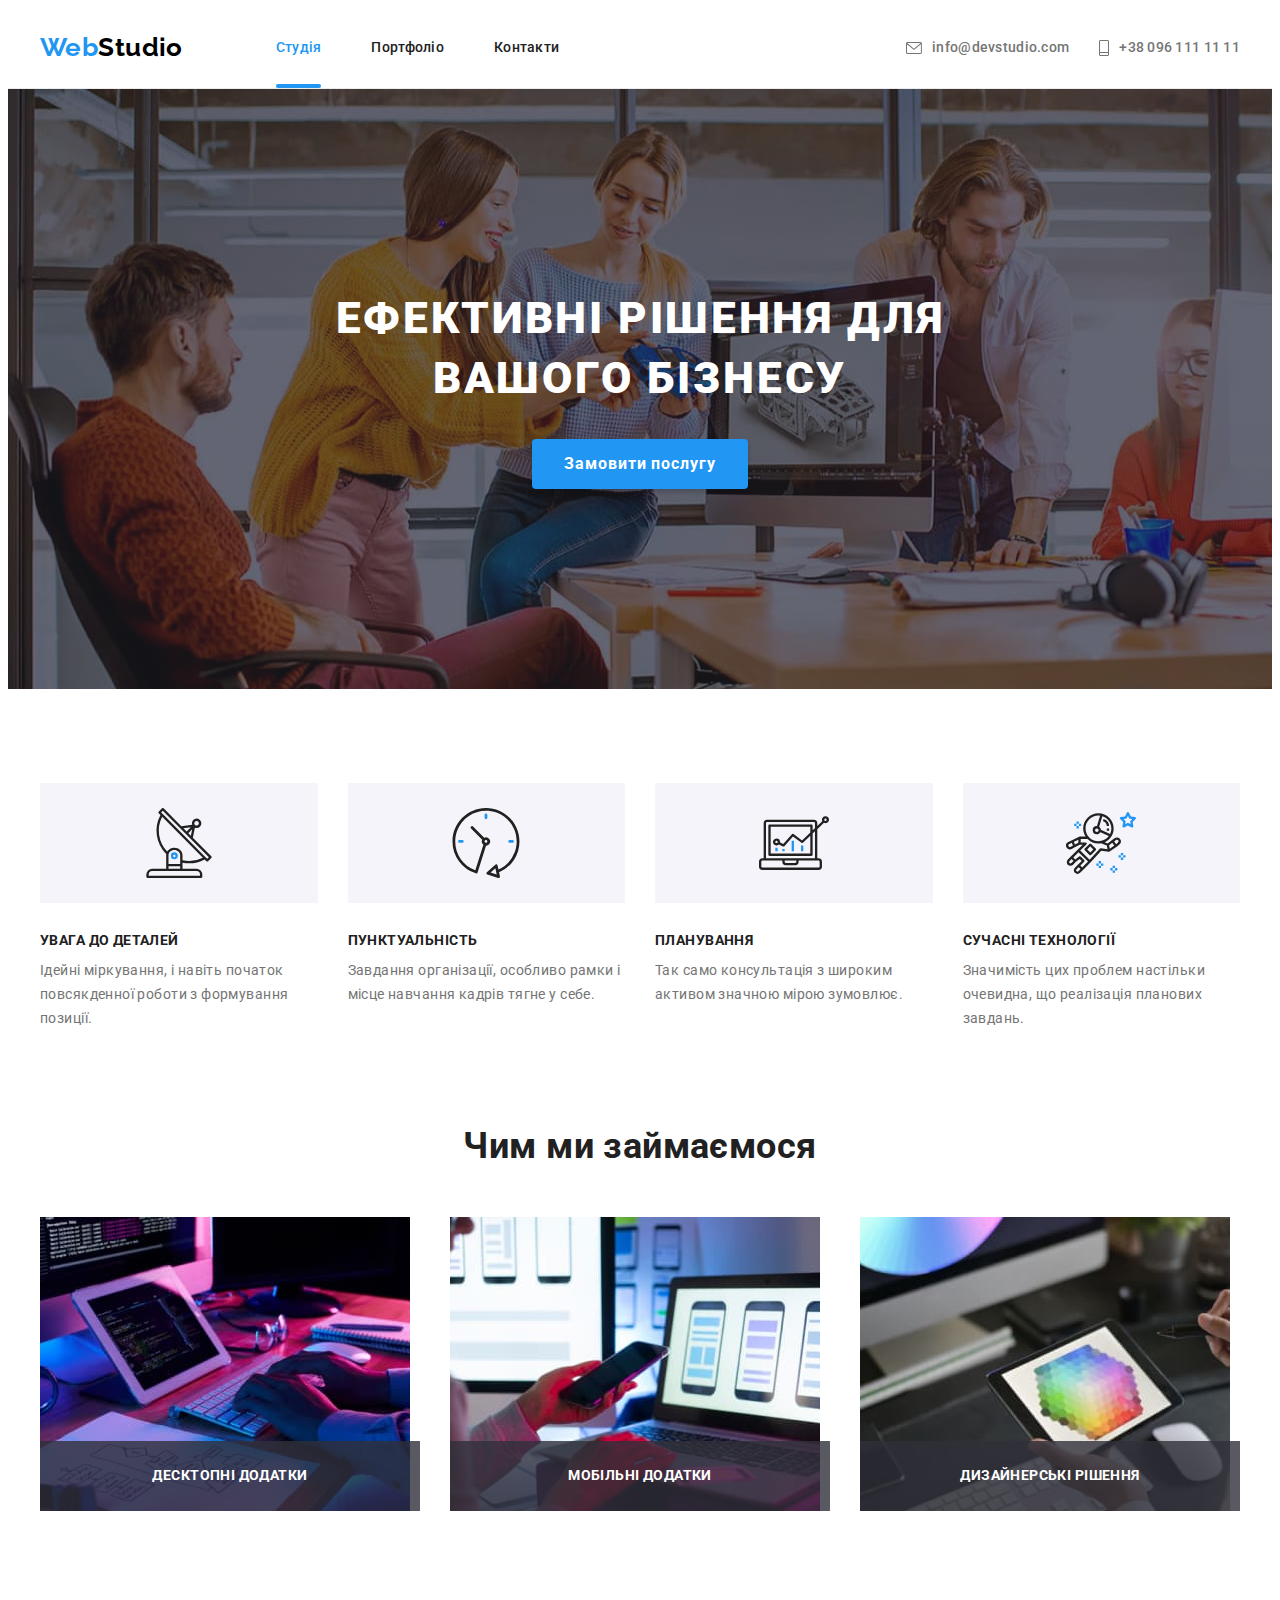
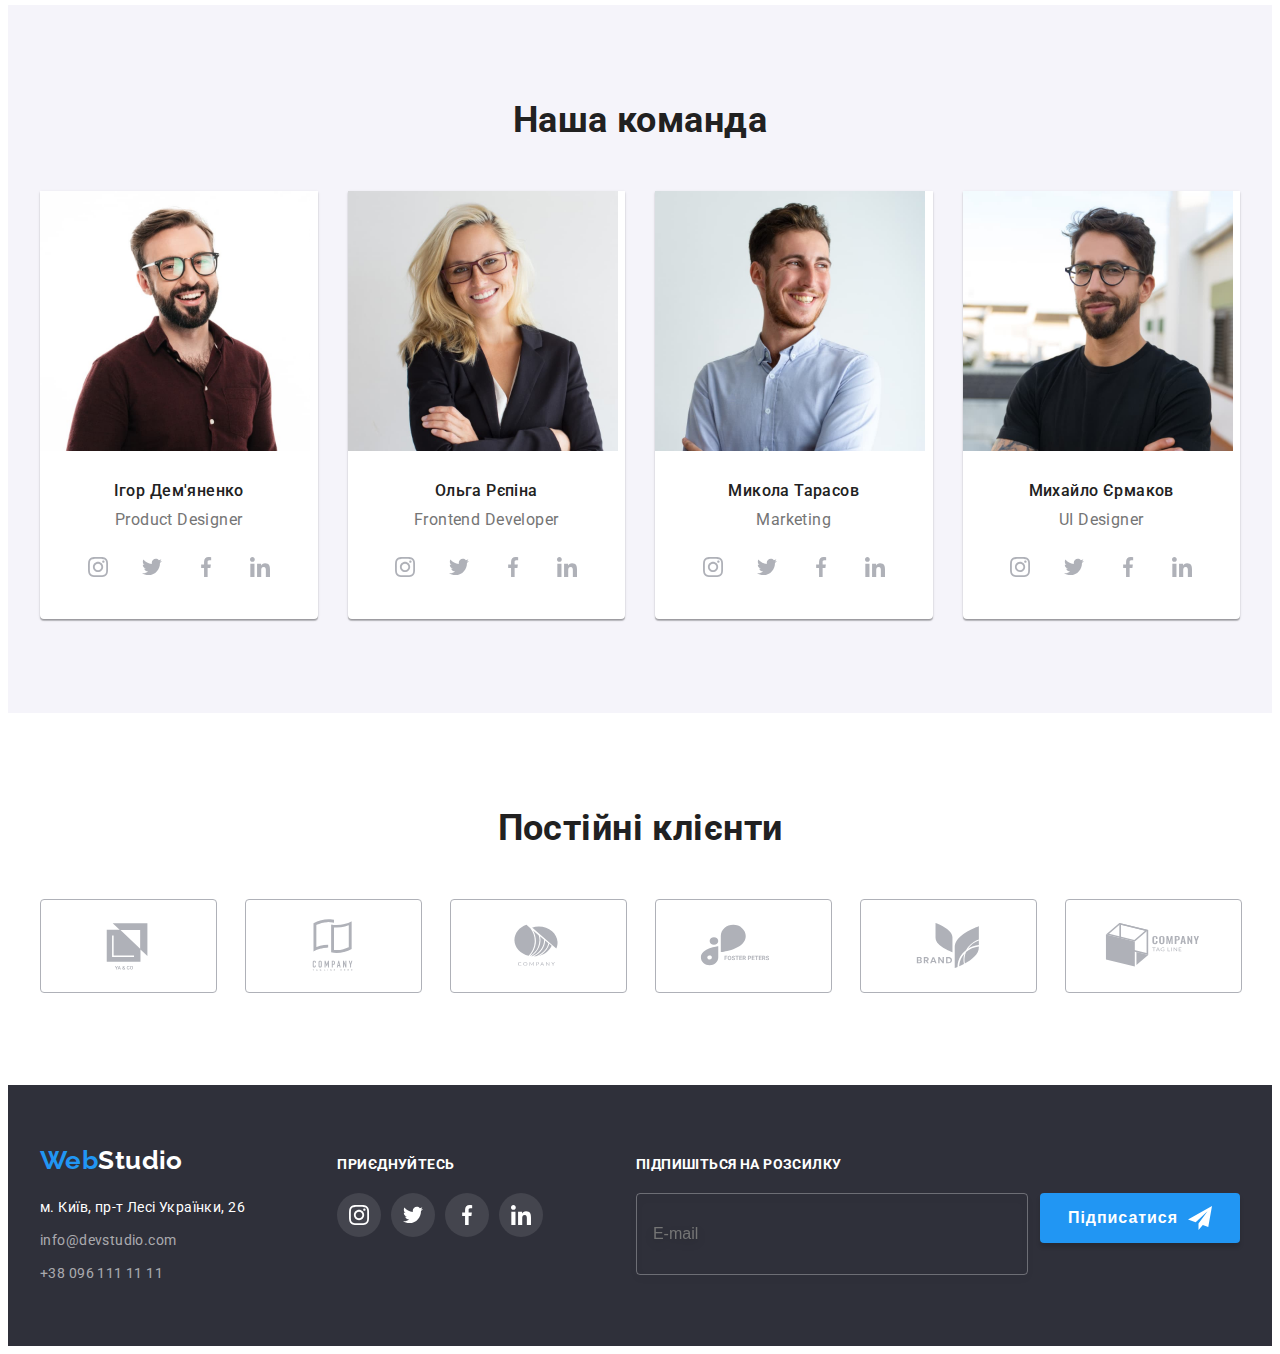
==== commit 10808e0c: "checkbox" ====
--- a/index.html
+++ b/index.html
@@ -389,21 +389,21 @@
     </div>
 
   </footer>
-  <div class="backdrop " data-modal>
+  <div class="backdrop is-hidden" data-modal>
     <div class="modal">
       <p class="modal-title">Залиште свої дані, ми вам передзвонимо</p>
       <form class="modal-form" autocomplete="off">
 
         <div class="modal-item">
           <label class="modal-label" for="name">Ім'я</label>
-          <input class="modal-input" type="text" id="name" autofocus>
+          <input class="modal-input" type="text" id="name" autofocus required >
           <svg class="modal-icone" width="18" height="18">
             <use href="./images/icons.svg#icon-person-black"></use>
           </svg>
         </div>
         <div class="modal-item">
           <label class="modal-label" for="tel">Телефон</label>
-          <input class="modal-input" type="tel" id="tel">
+          <input class="modal-input" type="tel" id="tel" required>
           <svg class="modal-icone" width="18" height="18">
             <use href="./images/icons.svg#icon-phone-black"></use>
           </svg>
@@ -420,11 +420,9 @@
         <textarea class="modal-comment" name="comment" id="comment" placeholder="Введіть текст"></textarea>
 
         <div class="modal-checkbox">
-          <input class="modal-check" type="checkbox" name="policy" id="policy">
+          <input class="modal-check hide" type="checkbox" name="policy" id="policy">
           <label class="checkbox-label" for="policy">
-            <span> <svg class="icon-check" width="16" height="15">
-                <use href="./images/icons.svg#icon-icon-check"></use>
-              </svg></span>Погоджуюся з розсилкою та приймаю <a class="dash" href="">Умови договору</a>
+            Погоджуюся з розсилкою та приймаю <a class="dash" href="" > Умови договору </a>
           </label>
         </div>
 
--- a/css/styles.css
+++ b/css/styles.css
@@ -250,6 +250,7 @@
   padding-left: 16px;
   padding-right: 16px;
   min-width: 358px;
+  height: 50px;
   border: 1px solid rgba(255, 255, 255, 0.3);
   filter: drop-shadow(0px 4px 4px rgba(0, 0, 0, 0.15));
   border-radius: 4px;
@@ -273,6 +274,7 @@
 .button-subscribe {
   margin-left: 12px;
   min-width: 200px;
+  height: 50px;
   padding: 10px 28px;
   background-color: var(--accent-color);
   box-shadow: 0px 4px 4px rgba(0, 0, 0, 0.15);
@@ -780,28 +782,47 @@
   border-color: var(--accent-color);
 }
 .checkbox-label {
+  display: flex;
+  align-items: center;
   line-height: 1.71;
-}
-
-.checkbox-label a {
+  
+}
+.checkbox-label::before {
+  content: "";
+  width: 16px;
+  height: 15px;
+  border: 1px solid var(--primary-title-color);
+  border-radius: 2px;
+  margin-right: 7px;
+}
+
+.dash {
   position: relative;
   display: inline-block;
   color: var(--accent-color);
+  text-decoration: none;
+  margin-left: 5px;
 }
 .dash::after {
   display: block;
   content: "";
   width: 100%;
   height: 1px;
-  color: var(--accent-color);
+  background-color: var(--accent-color);
   position: absolute;
   bottom: 5px;
   left: 0;
 }
 
-.modal-check {
-}
-
+.modal-check:checked + .checkbox-label::before {
+  background-color: var(--accent-color);
+  border: none;
+  background-image: url(../images/icon-check.svg);
+  background-position: center;
+  background-repeat: no-repeat;
+}
+
+ 
 .modal-button {
   position: absolute;
   left: 50%;
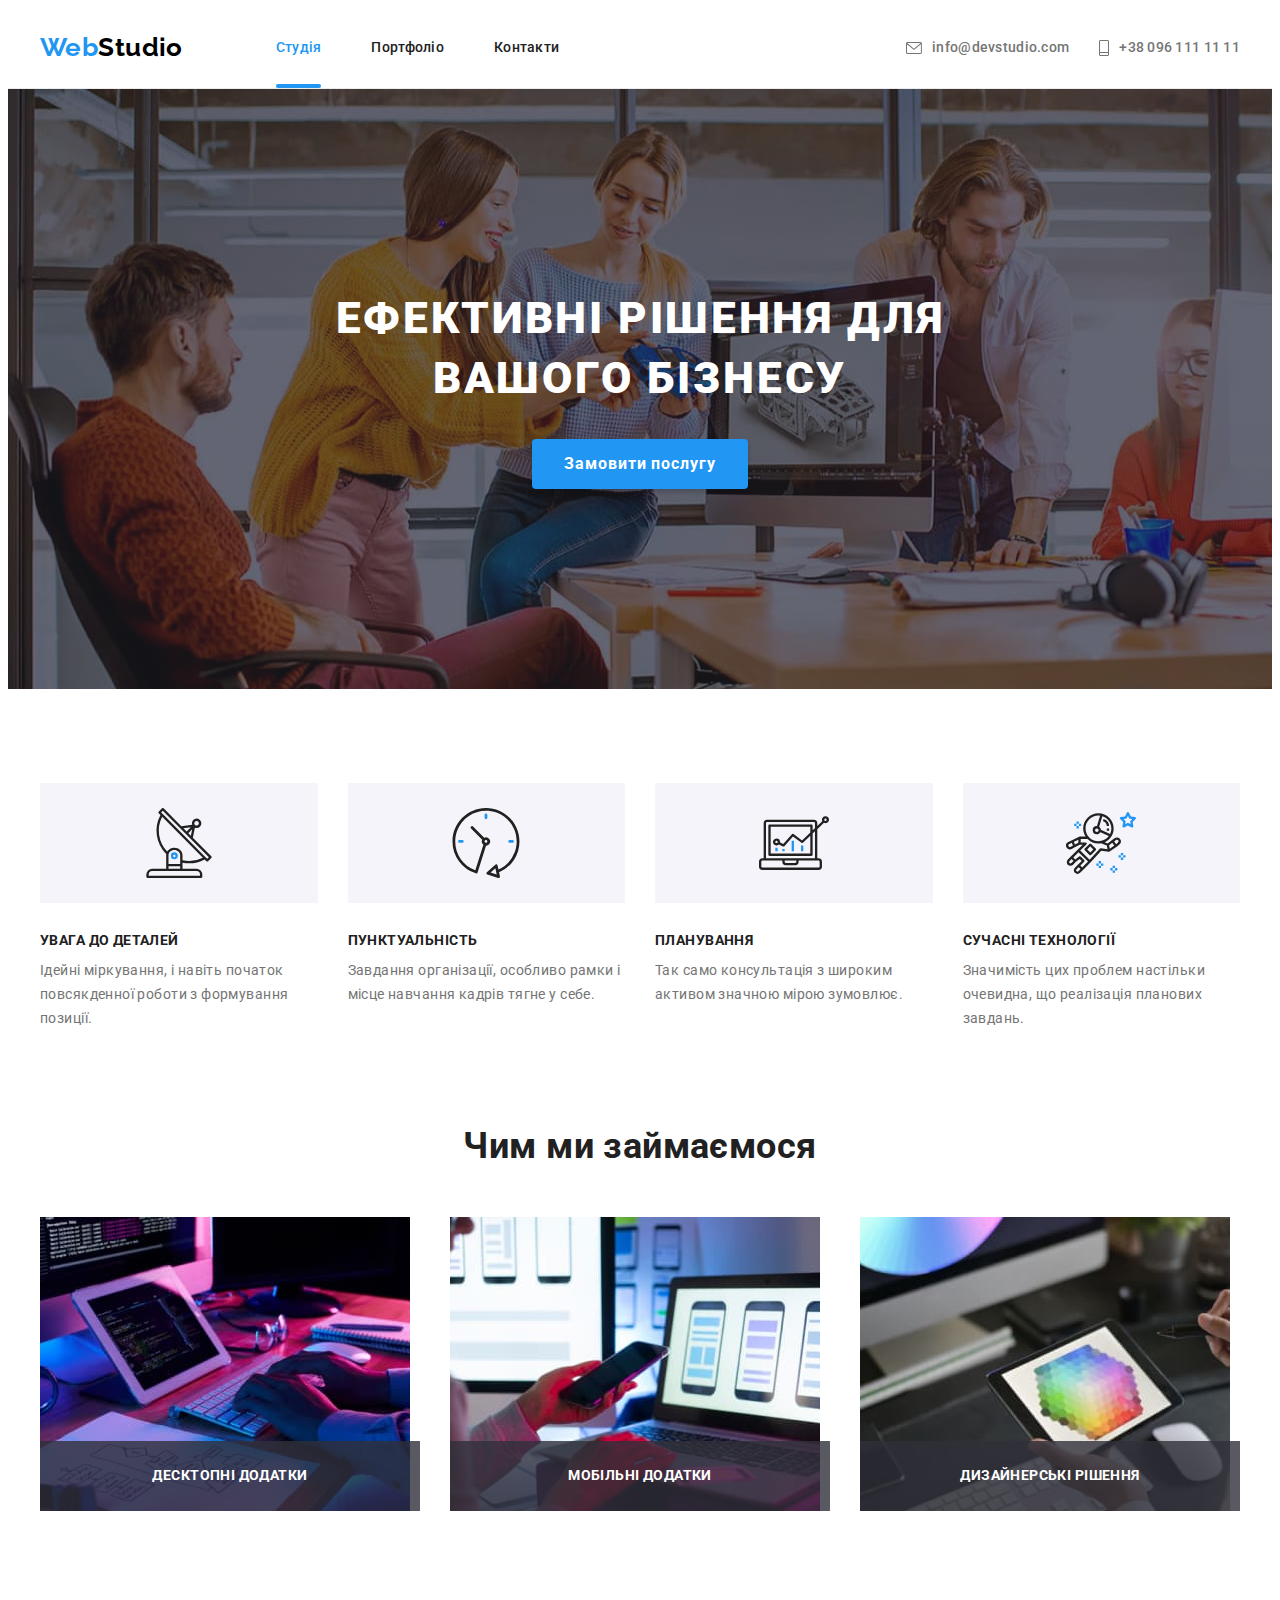
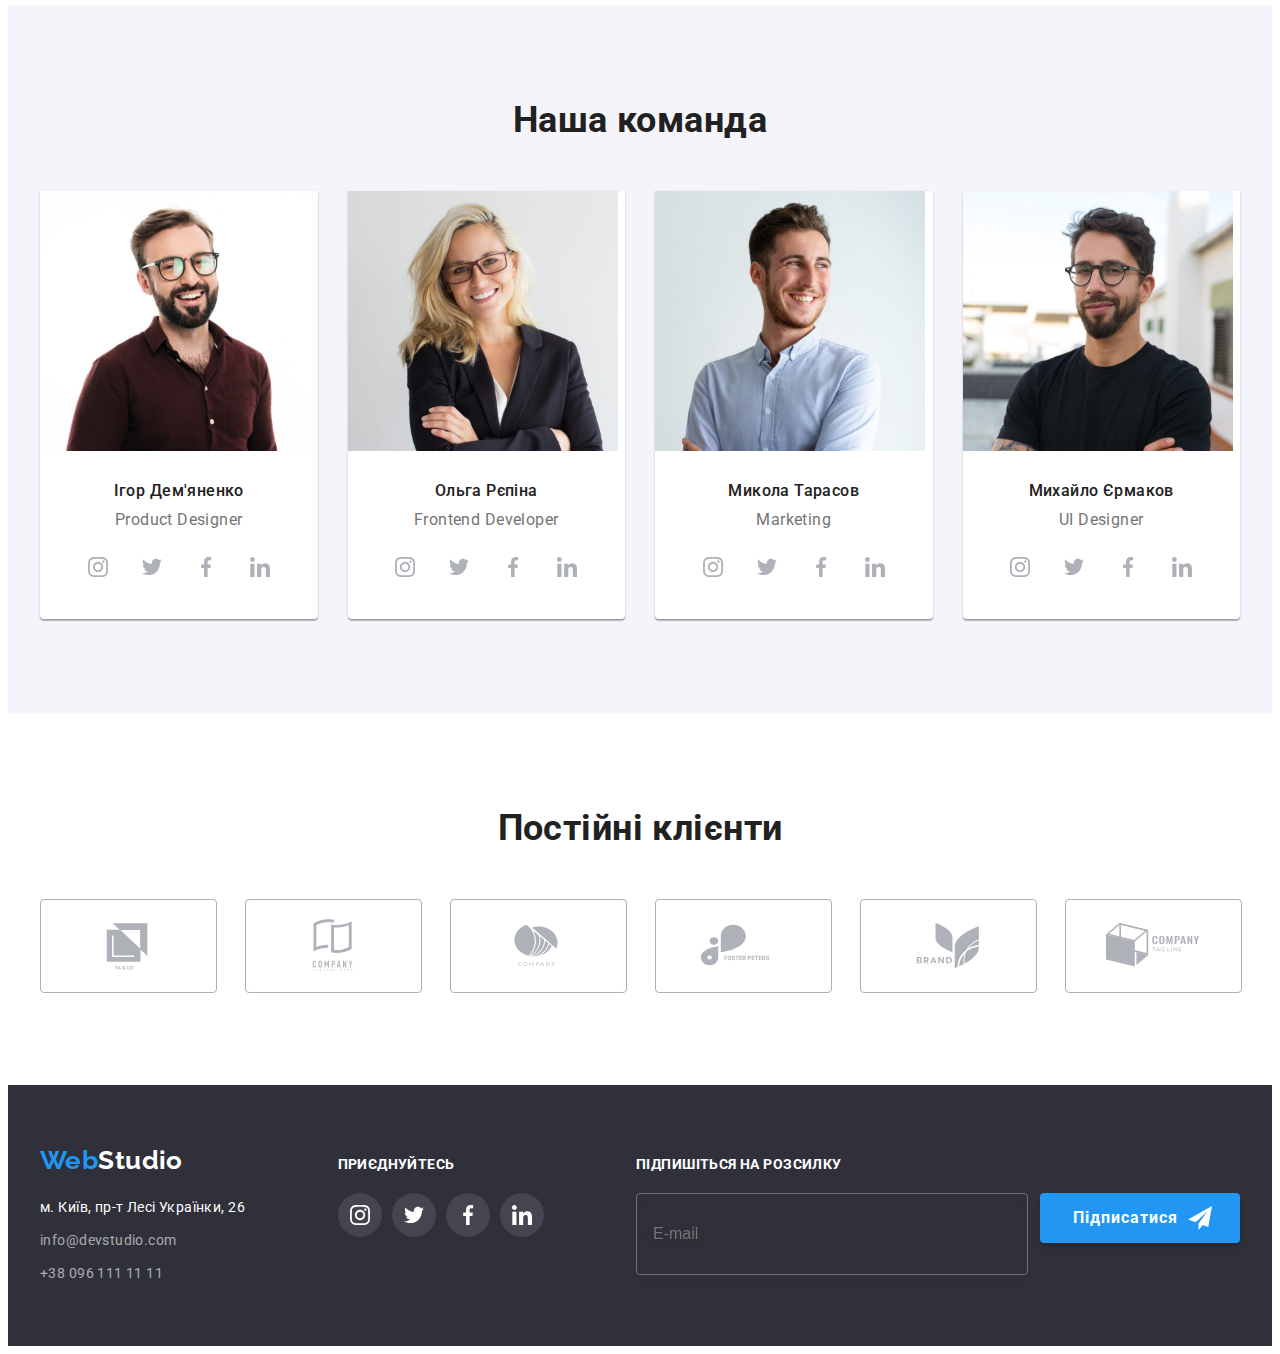
==== commit fdbe4f33: "fixed" ====
--- a/index.html
+++ b/index.html
@@ -420,15 +420,16 @@
         <textarea class="modal-comment" name="comment" id="comment" placeholder="Введіть текст"></textarea>
 
         <div class="modal-checkbox">
-          <input class="modal-check hide" type="checkbox" name="policy" id="policy">
+          <input class="modal-check hide" type="checkbox" name="policy" id="policy" required>
           <label class="checkbox-label" for="policy">
-            Погоджуюся з розсилкою та приймаю <a class="dash" href="" > Умови договору </a>
+            <span><svg class="icon-check" width="16" height="15">
+                <use href="./images/icons.svg#icon-icon-check"></use>
+              </svg></span>
+            Погоджуюся з розсилкою та приймаю <a class="dash" href=""> Умови договору </a>
           </label>
         </div>
 
         <button class="modal-button" type="submit">Відправити</button>
-
-
 
       </form>
       <button class="close-button" type="button" data-modal-close> <svg class="close-icon" width="18" height="18">
--- a/css/styles.css
+++ b/css/styles.css
@@ -280,6 +280,7 @@
   box-shadow: 0px 4px 4px rgba(0, 0, 0, 0.15);
   border-radius: 4px;
   border: none;
+  font-family: inherit;
   font-weight: 700;
   font-size: 16px;
   line-height: 1.875;
@@ -784,18 +785,26 @@
 .checkbox-label {
   display: flex;
   align-items: center;
+  justify-content: center;
   line-height: 1.71;
-  
-}
-.checkbox-label::before {
-  content: "";
+}
+
+.checkbox-label span {
   width: 16px;
   height: 15px;
   border: 1px solid var(--primary-title-color);
   border-radius: 2px;
   margin-right: 7px;
-}
-
+  display: flex;
+  justify-content: center;
+  align-items: center;
+  fill: transparent;
+}
+.modal-check:checked + .checkbox-label span {
+  background-color: var(--accent-color);
+  border: none;
+  fill: var(--white-color);
+}
 .dash {
   position: relative;
   display: inline-block;
@@ -813,16 +822,6 @@
   bottom: 5px;
   left: 0;
 }
-
-.modal-check:checked + .checkbox-label::before {
-  background-color: var(--accent-color);
-  border: none;
-  background-image: url(../images/icon-check.svg);
-  background-position: center;
-  background-repeat: no-repeat;
-}
-
- 
 .modal-button {
   position: absolute;
   left: 50%;
@@ -834,6 +833,7 @@
   background: var(--accent-color);
   border-radius: 4px;
   border: none;
+  font-family: inherit;
   font-size: 16px;
   line-height: 1.88;
   letter-spacing: 0.06;
